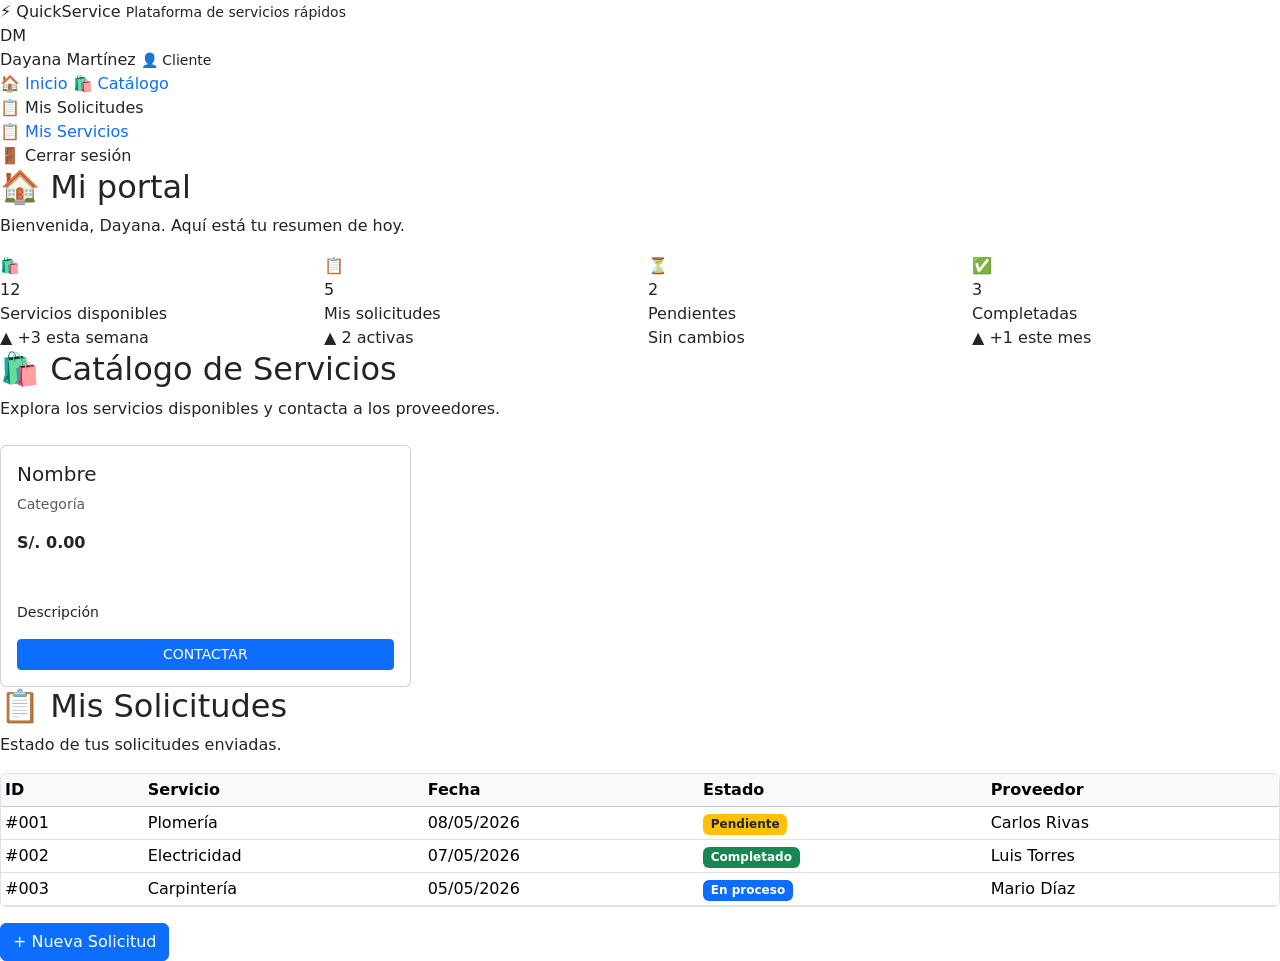
==== QuickServices-App/src/main/resources/templates/dashboard_cliente.html @ bc702886 "Estructura final del proyecto QuickServices-App, integracion de modulos y limpieza de archivos" ====
<!DOCTYPE html>
<html lang="es" xmlns:th="http://www.thymeleaf.org">
<head>
    <meta charset="UTF-8">
    <meta name="viewport" content="width=device-width, initial-scale=1.0">
    <title>QuickService - Panel Cliente</title>
    <link href="https://cdn.jsdelivr.net/npm/bootstrap@5.3.0/dist/css/bootstrap.min.css" rel="stylesheet">
    <link rel="stylesheet" th:href="@{/estilos.css}">
</head>

<body>
<!-- ===== MENÚ LATERAL ===== -->
<div class="menu-lateral" id="menuLateral">

    <div class="logo">
        ⚡ QuickService
        <small>Plataforma de servicios rápidos</small>
    </div>

    <!-- Thymeleaf: datos del cliente autenticado (entidad padre) -->
    <div class="usuario-menu">
        <div class="iniciales" th:text="${cliente.iniciales}">DM</div>
        <div class="datos-usuario">
            <span th:text="${cliente.nombre}">Dayana Martínez</span>
            <small>👤 Cliente</small>
        </div>
    </div>

    <nav class="navegacion">
        <a th:href="@{/dashboard}" class="opcion-menu activa" style="text-decoration: none;">🏠 Inicio</a>
        <a th:href="@{/catalogo}" class="opcion-menu" style="text-decoration: none;">🛍 Catálogo</a>
        <div class="opcion-menu" onclick="mostrarSeccion('solicitudes', this)">📋 Mis Solicitudes</div>
        <a th:href="@{/mis-servicios}" class="opcion-menu" style="text-decoration: none;">📋 Mis Servicios</a>
    </nav>

    <div class="btn-salir" onclick="cerrarSesion()">🚪 Cerrar sesión</div>
</div>
<div class="contenido">
    <div id="inicio" class="seccion activa">
        <div class="titulo-pagina">
            <h2>🏠 Mi portal</h2>
            <p th:text="'Bienvenida, ' + ${cliente.nombre} + '. Aquí está tu resumen de hoy.'">
                Bienvenida, Dayana. Aquí está tu resumen de hoy.
            </p>
        </div>

        <div class="row g-3">
            <div class="col-6 col-md-3">
                <div class="tarjeta">
                    <div class="icono-tarjeta morado">🛍</div>
                    <div class="numero" th:text="${totalServicios}">12</div>
                    <div class="descripcion">Servicios disponibles</div>
                    <div class="tendencia">▲ +3 esta semana</div>
                </div>
            </div>
            <div class="col-6 col-md-3">
                <div class="tarjeta">
                    <div class="icono-tarjeta verde">📋</div>
                    <!-- Thymeleaf: solicitudes son entidades hijas del cliente -->
                    <div class="numero" th:text="${cliente.solicitudes.size()}">5</div>
                    <div class="descripcion">Mis solicitudes</div>
                    <div class="tendencia">▲ 2 activas</div>
                </div>
            </div>
            <div class="col-6 col-md-3">
                <div class="tarjeta">
                    <div class="icono-tarjeta naranja">⏳</div>
                    <div class="numero" th:text="${solicitudesPendientes}">2</div>
                    <div class="descripcion">Pendientes</div>
                    <div class="tendencia">Sin cambios</div>
                </div>
            </div>
            <div class="col-6 col-md-3">
                <div class="tarjeta">
                    <div class="icono-tarjeta rojo">✅</div>
                    <div class="numero" th:text="${solicitudesCompletadas}">3</div>
                    <div class="descripcion">Completadas</div>
                    <div class="tendencia">▲ +1 este mes</div>
                </div>
            </div>
        </div>
    </div>
    <div id="catalogo" class="seccion">
        <div class="titulo-pagina mb-4">
            <h2>🛍 Catálogo de Servicios</h2>
            <p>Explora los servicios disponibles y contacta a los proveedores.</p>
        </div>
        <div class="row row-cols-1 row-cols-sm-2 row-cols-lg-3 g-4">

            <!-- Bucle dinámico para servicios -->
            <div class="col d-flex" th:each="servicio : ${servicios}">
                <div class="card w-100">
                    <img th:src="@{${servicio.imagenUrl}}" th:alt="${servicio.nombre}">
                    <div class="card-body">
                        <h5 class="card-title" th:text="${servicio.nombre}">Nombre</h5>
                        <p class="card-text text-muted small" th:text="${servicio.categoria}">Categoría</p>
                        <p class="fw-bold" th:text="'Desde S/. ' + ${servicio.precio}">S/. 0.00</p>
                        <span class="badge mb-2" th:text="${servicio.estado}" 
                              th:classappend="${servicio.estado == 'Activo'} ? 'bg-success' : 'bg-secondary'">Estado</span>
                        <p class="flex-grow-1 small" th:text="${servicio.descripcion}">Descripción</p>
                        <button class="btn btn-primary btn-sm w-100 mt-auto" th:onclick="'contactar(' + ${servicio.id} + ')'">CONTACTAR</button>
                    </div>
                </div>
            </div>

        </div>
    </div>
    <div id="solicitudes" class="seccion">
        <div class="titulo-pagina">
            <h2>📋 Mis Solicitudes</h2>
            <p>Estado de tus solicitudes enviadas.</p>
        </div>

        <div class="table-responsive bg-white rounded border">
            <table class="table table-sm align-middle mb-0">
                <thead class="table-light">
                    <tr>
                        <th>ID</th>
                        <th>Servicio</th>
                        <th class="d-none d-sm-table-cell">Fecha</th>
                        <th>Estado</th>
                        <th class="d-none d-md-table-cell">Proveedor</th>
                    </tr>
                </thead>
                <!-- Thymeleaf: th:each="s : ${cliente.solicitudes}" -->
                <tbody>
                    <tr>
                        <td>#001</td>
                        <td>Plomería</td>
                        <td class="d-none d-sm-table-cell">08/05/2026</td>
                        <td><span class="badge bg-warning text-dark">Pendiente</span></td>
                        <td class="d-none d-md-table-cell">Carlos Rivas</td>
                    </tr>
                    <tr>
                        <td>#002</td>
                        <td>Electricidad</td>
                        <td class="d-none d-sm-table-cell">07/05/2026</td>
                        <td><span class="badge bg-success">Completado</span></td>
                        <td class="d-none d-md-table-cell">Luis Torres</td>
                    </tr>
                    <tr>
                        <td>#003</td>
                        <td>Carpintería</td>
                        <td class="d-none d-sm-table-cell">05/05/2026</td>
                        <td><span class="badge bg-primary">En proceso</span></td>
                        <td class="d-none d-md-table-cell">Mario Díaz</td>
                    </tr>
                </tbody>
            </table>
        </div>

        <button class="btn btn-primary mt-3" onclick="mostrarSeccion('catalogo', document.querySelectorAll('.opcion-menu')[1])">
            + Nueva Solicitud
        </button>
    </div>

</div>

<script src="https://cdn.jsdelivr.net/npm/bootstrap@5.3.0/dist/js/bootstrap.bundle.min.js"></script>
</body>
</html>
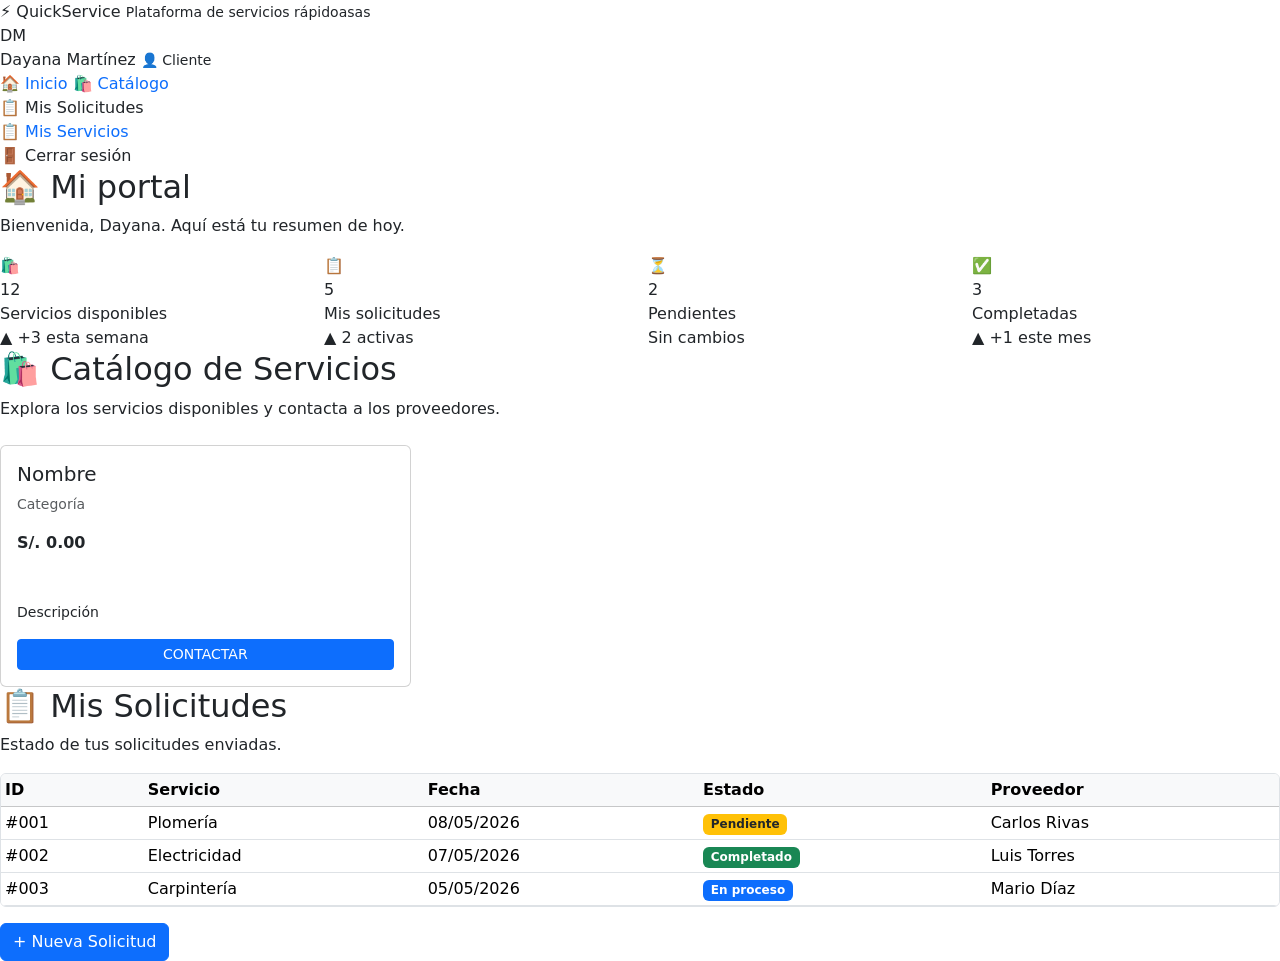
==== commit 64494a1d: "fixed prov" ====
--- a/QuickServices-App/src/main/resources/templates/dashboard_cliente.html
+++ b/QuickServices-App/src/main/resources/templates/dashboard_cliente.html
@@ -1,161 +1,165 @@
 <!DOCTYPE html>
 <html lang="es" xmlns:th="http://www.thymeleaf.org">
+
 <head>
     <meta charset="UTF-8">
     <meta name="viewport" content="width=device-width, initial-scale=1.0">
-    <title>QuickService - Panel Cliente</title>
+    <title>PROBANDO CAMBIOS - QuickService</title>
     <link href="https://cdn.jsdelivr.net/npm/bootstrap@5.3.0/dist/css/bootstrap.min.css" rel="stylesheet">
     <link rel="stylesheet" th:href="@{/estilos.css}">
 </head>
 
 <body>
-<!-- ===== MENÚ LATERAL ===== -->
-<div class="menu-lateral" id="menuLateral">
+    <!-- ===== MENÚ LATERAL ===== -->
+    <div class="menu-lateral" id="menuLateral">
 
-    <div class="logo">
-        ⚡ QuickService
-        <small>Plataforma de servicios rápidos</small>
-    </div>
-
-    <!-- Thymeleaf: datos del cliente autenticado (entidad padre) -->
-    <div class="usuario-menu">
-        <div class="iniciales" th:text="${cliente.iniciales}">DM</div>
-        <div class="datos-usuario">
-            <span th:text="${cliente.nombre}">Dayana Martínez</span>
-            <small>👤 Cliente</small>
-        </div>
-    </div>
-
-    <nav class="navegacion">
-        <a th:href="@{/dashboard}" class="opcion-menu activa" style="text-decoration: none;">🏠 Inicio</a>
-        <a th:href="@{/catalogo}" class="opcion-menu" style="text-decoration: none;">🛍 Catálogo</a>
-        <div class="opcion-menu" onclick="mostrarSeccion('solicitudes', this)">📋 Mis Solicitudes</div>
-        <a th:href="@{/mis-servicios}" class="opcion-menu" style="text-decoration: none;">📋 Mis Servicios</a>
-    </nav>
-
-    <div class="btn-salir" onclick="cerrarSesion()">🚪 Cerrar sesión</div>
-</div>
-<div class="contenido">
-    <div id="inicio" class="seccion activa">
-        <div class="titulo-pagina">
-            <h2>🏠 Mi portal</h2>
-            <p th:text="'Bienvenida, ' + ${cliente.nombre} + '. Aquí está tu resumen de hoy.'">
-                Bienvenida, Dayana. Aquí está tu resumen de hoy.
-            </p>
+        <div class="logo">
+            ⚡ QuickService
+            <small>Plataforma de servicios rápidoasas</small>
         </div>
 
-        <div class="row g-3">
-            <div class="col-6 col-md-3">
-                <div class="tarjeta">
-                    <div class="icono-tarjeta morado">🛍</div>
-                    <div class="numero" th:text="${totalServicios}">12</div>
-                    <div class="descripcion">Servicios disponibles</div>
-                    <div class="tendencia">▲ +3 esta semana</div>
+        <!-- Thymeleaf: datos del cliente autenticado (entidad padre) -->
+        <div class="usuario-menu">
+            <div class="iniciales" th:text="${cliente.iniciales}">DM</div>
+            <div class="datos-usuario">
+                <span th:text="${cliente.nombre}">Dayana Martínez</span>
+                <small>👤 Cliente</small>
+            </div>
+        </div>
+
+        <nav class="navegacion">
+            <a th:href="@{/dashboard}" class="opcion-menu activa" style="text-decoration: none;">🏠 Inicio</a>
+            <a th:href="@{/catalogo}" class="opcion-menu" style="text-decoration: none;">🛍 Catálogo</a>
+            <div class="opcion-menu" onclick="mostrarSeccion('solicitudes', this)">📋 Mis Solicitudes</div>
+            <a th:href="@{/mis-servicios}" class="opcion-menu" style="text-decoration: none;">📋 Mis Servicios</a>
+        </nav>
+
+        <div class="btn-salir" onclick="cerrarSesion()">🚪 Cerrar sesión</div>
+    </div>
+    <div class="contenido">
+        <div id="inicio" class="seccion activa">
+            <div class="titulo-pagina">
+                <h2>🏠 Mi portal</h2>
+                <p th:text="'Bienvenida, ' + ${cliente.nombre} + '. Aquí está tu resumen de hoy.'">
+                    Bienvenida, Dayana. Aquí está tu resumen de hoy.
+                </p>
+            </div>
+
+            <div class="row g-3">
+                <div class="col-6 col-md-3">
+                    <div class="tarjeta">
+                        <div class="icono-tarjeta morado">🛍</div>
+                        <div class="numero" th:text="${totalServicios}">12</div>
+                        <div class="descripcion">Servicios disponibles</div>
+                        <div class="tendencia">▲ +3 esta semana</div>
+                    </div>
                 </div>
-            </div>
-            <div class="col-6 col-md-3">
-                <div class="tarjeta">
-                    <div class="icono-tarjeta verde">📋</div>
-                    <!-- Thymeleaf: solicitudes son entidades hijas del cliente -->
-                    <div class="numero" th:text="${cliente.solicitudes.size()}">5</div>
-                    <div class="descripcion">Mis solicitudes</div>
-                    <div class="tendencia">▲ 2 activas</div>
+                <div class="col-6 col-md-3">
+                    <div class="tarjeta">
+                        <div class="icono-tarjeta verde">📋</div>
+                        <!-- Thymeleaf: solicitudes son entidades hijas del cliente -->
+                        <div class="numero" th:text="${cliente.solicitudes.size()}">5</div>
+                        <div class="descripcion">Mis solicitudes</div>
+                        <div class="tendencia">▲ 2 activas</div>
+                    </div>
                 </div>
-            </div>
-            <div class="col-6 col-md-3">
-                <div class="tarjeta">
-                    <div class="icono-tarjeta naranja">⏳</div>
-                    <div class="numero" th:text="${solicitudesPendientes}">2</div>
-                    <div class="descripcion">Pendientes</div>
-                    <div class="tendencia">Sin cambios</div>
+                <div class="col-6 col-md-3">
+                    <div class="tarjeta">
+                        <div class="icono-tarjeta naranja">⏳</div>
+                        <div class="numero" th:text="${solicitudesPendientes}">2</div>
+                        <div class="descripcion">Pendientes</div>
+                        <div class="tendencia">Sin cambios</div>
+                    </div>
                 </div>
-            </div>
-            <div class="col-6 col-md-3">
-                <div class="tarjeta">
-                    <div class="icono-tarjeta rojo">✅</div>
-                    <div class="numero" th:text="${solicitudesCompletadas}">3</div>
-                    <div class="descripcion">Completadas</div>
-                    <div class="tendencia">▲ +1 este mes</div>
+                <div class="col-6 col-md-3">
+                    <div class="tarjeta">
+                        <div class="icono-tarjeta rojo">✅</div>
+                        <div class="numero" th:text="${solicitudesCompletadas}">3</div>
+                        <div class="descripcion">Completadas</div>
+                        <div class="tendencia">▲ +1 este mes</div>
+                    </div>
                 </div>
             </div>
         </div>
-    </div>
-    <div id="catalogo" class="seccion">
-        <div class="titulo-pagina mb-4">
-            <h2>🛍 Catálogo de Servicios</h2>
-            <p>Explora los servicios disponibles y contacta a los proveedores.</p>
-        </div>
-        <div class="row row-cols-1 row-cols-sm-2 row-cols-lg-3 g-4">
+        <div id="catalogo" class="seccion">
+            <div class="titulo-pagina mb-4">
+                <h2>🛍 Catálogo de Servicios</h2>
+                <p>Explora los servicios disponibles y contacta a los proveedores.</p>
+            </div>
+            <div class="row row-cols-1 row-cols-sm-2 row-cols-lg-3 g-4">
 
-            <!-- Bucle dinámico para servicios -->
-            <div class="col d-flex" th:each="servicio : ${servicios}">
-                <div class="card w-100">
-                    <img th:src="@{${servicio.imagenUrl}}" th:alt="${servicio.nombre}">
-                    <div class="card-body">
-                        <h5 class="card-title" th:text="${servicio.nombre}">Nombre</h5>
-                        <p class="card-text text-muted small" th:text="${servicio.categoria}">Categoría</p>
-                        <p class="fw-bold" th:text="'Desde S/. ' + ${servicio.precio}">S/. 0.00</p>
-                        <span class="badge mb-2" th:text="${servicio.estado}" 
-                              th:classappend="${servicio.estado == 'Activo'} ? 'bg-success' : 'bg-secondary'">Estado</span>
-                        <p class="flex-grow-1 small" th:text="${servicio.descripcion}">Descripción</p>
-                        <button class="btn btn-primary btn-sm w-100 mt-auto" th:onclick="'contactar(' + ${servicio.id} + ')'">CONTACTAR</button>
+                <!-- Bucle dinámico para servicios -->
+                <div class="col d-flex" th:each="servicio : ${servicios}">
+                    <div class="card w-100">
+                        <img th:src="@{${servicio.imagenUrl}}" th:alt="${servicio.nombre}">
+                        <div class="card-body">
+                            <h5 class="card-title" th:text="${servicio.nombre}">Nombre</h5>
+                            <p class="card-text text-muted small" th:text="${servicio.categoria}">Categoría</p>
+                            <p class="fw-bold" th:text="'Desde S/. ' + ${servicio.precio}">S/. 0.00</p>
+                            <span class="badge mb-2" th:text="${servicio.estado}"
+                                th:classappend="${servicio.estado == 'Activo'} ? 'bg-success' : 'bg-secondary'">Estado</span>
+                            <p class="flex-grow-1 small" th:text="${servicio.descripcion}">Descripción</p>
+                            <button class="btn btn-primary btn-sm w-100 mt-auto"
+                                th:onclick="'contactar(' + ${servicio.id} + ')'">CONTACTAR</button>
+                        </div>
                     </div>
                 </div>
+
+            </div>
+        </div>
+        <div id="solicitudes" class="seccion">
+            <div class="titulo-pagina">
+                <h2>📋 Mis Solicitudes</h2>
+                <p>Estado de tus solicitudes enviadas.</p>
             </div>
 
-        </div>
-    </div>
-    <div id="solicitudes" class="seccion">
-        <div class="titulo-pagina">
-            <h2>📋 Mis Solicitudes</h2>
-            <p>Estado de tus solicitudes enviadas.</p>
+            <div class="table-responsive bg-white rounded border">
+                <table class="table table-sm align-middle mb-0">
+                    <thead class="table-light">
+                        <tr>
+                            <th>ID</th>
+                            <th>Servicio</th>
+                            <th class="d-none d-sm-table-cell">Fecha</th>
+                            <th>Estado</th>
+                            <th class="d-none d-md-table-cell">Proveedor</th>
+                        </tr>
+                    </thead>
+                    <!-- Thymeleaf: th:each="s : ${cliente.solicitudes}" -->
+                    <tbody>
+                        <tr>
+                            <td>#001</td>
+                            <td>Plomería</td>
+                            <td class="d-none d-sm-table-cell">08/05/2026</td>
+                            <td><span class="badge bg-warning text-dark">Pendiente</span></td>
+                            <td class="d-none d-md-table-cell">Carlos Rivas</td>
+                        </tr>
+                        <tr>
+                            <td>#002</td>
+                            <td>Electricidad</td>
+                            <td class="d-none d-sm-table-cell">07/05/2026</td>
+                            <td><span class="badge bg-success">Completado</span></td>
+                            <td class="d-none d-md-table-cell">Luis Torres</td>
+                        </tr>
+                        <tr>
+                            <td>#003</td>
+                            <td>Carpintería</td>
+                            <td class="d-none d-sm-table-cell">05/05/2026</td>
+                            <td><span class="badge bg-primary">En proceso</span></td>
+                            <td class="d-none d-md-table-cell">Mario Díaz</td>
+                        </tr>
+                    </tbody>
+                </table>
+            </div>
+
+            <button class="btn btn-primary mt-3"
+                onclick="mostrarSeccion('catalogo', document.querySelectorAll('.opcion-menu')[1])">
+                + Nueva Solicitud
+            </button>
         </div>
 
-        <div class="table-responsive bg-white rounded border">
-            <table class="table table-sm align-middle mb-0">
-                <thead class="table-light">
-                    <tr>
-                        <th>ID</th>
-                        <th>Servicio</th>
-                        <th class="d-none d-sm-table-cell">Fecha</th>
-                        <th>Estado</th>
-                        <th class="d-none d-md-table-cell">Proveedor</th>
-                    </tr>
-                </thead>
-                <!-- Thymeleaf: th:each="s : ${cliente.solicitudes}" -->
-                <tbody>
-                    <tr>
-                        <td>#001</td>
-                        <td>Plomería</td>
-                        <td class="d-none d-sm-table-cell">08/05/2026</td>
-                        <td><span class="badge bg-warning text-dark">Pendiente</span></td>
-                        <td class="d-none d-md-table-cell">Carlos Rivas</td>
-                    </tr>
-                    <tr>
-                        <td>#002</td>
-                        <td>Electricidad</td>
-                        <td class="d-none d-sm-table-cell">07/05/2026</td>
-                        <td><span class="badge bg-success">Completado</span></td>
-                        <td class="d-none d-md-table-cell">Luis Torres</td>
-                    </tr>
-                    <tr>
-                        <td>#003</td>
-                        <td>Carpintería</td>
-                        <td class="d-none d-sm-table-cell">05/05/2026</td>
-                        <td><span class="badge bg-primary">En proceso</span></td>
-                        <td class="d-none d-md-table-cell">Mario Díaz</td>
-                    </tr>
-                </tbody>
-            </table>
-        </div>
-
-        <button class="btn btn-primary mt-3" onclick="mostrarSeccion('catalogo', document.querySelectorAll('.opcion-menu')[1])">
-            + Nueva Solicitud
-        </button>
     </div>
 
-</div>
+    <script src="https://cdn.jsdelivr.net/npm/bootstrap@5.3.0/dist/js/bootstrap.bundle.min.js"></script>
+</body>
 
-<script src="https://cdn.jsdelivr.net/npm/bootstrap@5.3.0/dist/js/bootstrap.bundle.min.js"></script>
-</body>
-</html>
+</html>
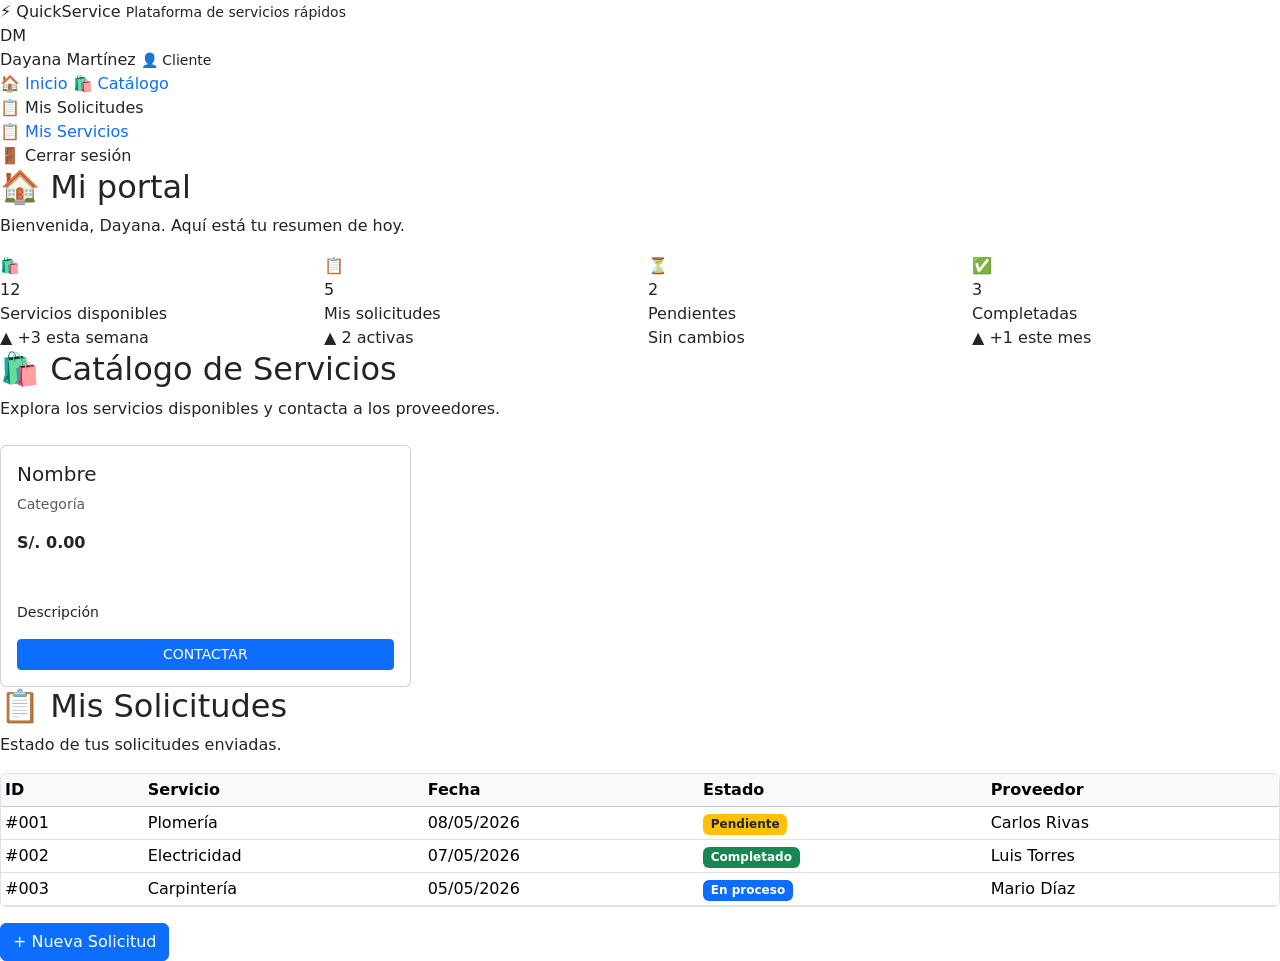
==== commit e20e2c8e: "Integración de sistema de Login, Registro con MySQL y limpieza de carpetas obsoletas" ====
--- a/QuickServices-App/src/main/resources/templates/dashboard_cliente.html
+++ b/QuickServices-App/src/main/resources/templates/dashboard_cliente.html
@@ -15,7 +15,7 @@
 
         <div class="logo">
             ⚡ QuickService
-            <small>Plataforma de servicios rápidoasas</small>
+            <small>Plataforma de servicios rápidos</small>
         </div>
 
         <!-- Thymeleaf: datos del cliente autenticado (entidad padre) -->
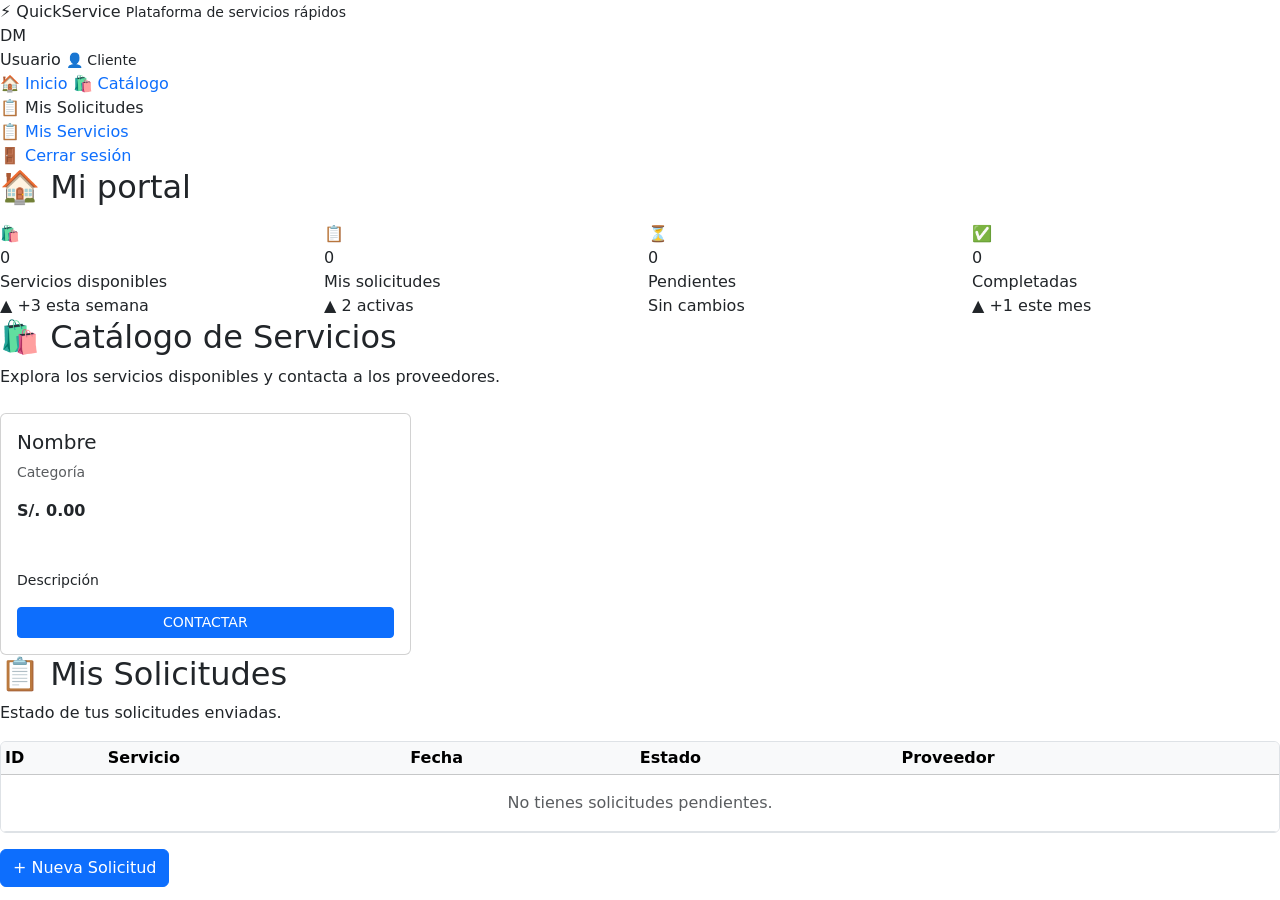
==== commit 164b9e56: "Limpieza de código: eliminación de comentarios, datos de prueba y optimización de controladores" ====
--- a/QuickServices-App/src/main/resources/templates/dashboard_cliente.html
+++ b/QuickServices-App/src/main/resources/templates/dashboard_cliente.html
@@ -1,55 +1,44 @@
 <!DOCTYPE html>
 <html lang="es" xmlns:th="http://www.thymeleaf.org">
-
 <head>
     <meta charset="UTF-8">
     <meta name="viewport" content="width=device-width, initial-scale=1.0">
-    <title>PROBANDO CAMBIOS - QuickService</title>
+    <title>QuickService - Panel Cliente</title>
     <link href="https://cdn.jsdelivr.net/npm/bootstrap@5.3.0/dist/css/bootstrap.min.css" rel="stylesheet">
     <link rel="stylesheet" th:href="@{/estilos.css}">
 </head>
-
 <body>
-    <!-- ===== MENÚ LATERAL ===== -->
     <div class="menu-lateral" id="menuLateral">
-
         <div class="logo">
             ⚡ QuickService
             <small>Plataforma de servicios rápidos</small>
         </div>
-
-        <!-- Thymeleaf: datos del cliente autenticado (entidad padre) -->
         <div class="usuario-menu">
             <div class="iniciales" th:text="${cliente.iniciales}">DM</div>
             <div class="datos-usuario">
-                <span th:text="${cliente.nombre}">Dayana Martínez</span>
+                <span th:text="${cliente.nombre}">Usuario</span>
                 <small>👤 Cliente</small>
             </div>
         </div>
-
         <nav class="navegacion">
             <a th:href="@{/dashboard}" class="opcion-menu activa" style="text-decoration: none;">🏠 Inicio</a>
             <a th:href="@{/catalogo}" class="opcion-menu" style="text-decoration: none;">🛍 Catálogo</a>
             <div class="opcion-menu" onclick="mostrarSeccion('solicitudes', this)">📋 Mis Solicitudes</div>
             <a th:href="@{/mis-servicios}" class="opcion-menu" style="text-decoration: none;">📋 Mis Servicios</a>
         </nav>
-
-        <div class="btn-salir" onclick="cerrarSesion()">🚪 Cerrar sesión</div>
+        <a href="/" class="btn-salir" style="text-decoration: none;">🚪 Cerrar sesión</a>
     </div>
     <div class="contenido">
         <div id="inicio" class="seccion activa">
             <div class="titulo-pagina">
                 <h2>🏠 Mi portal</h2>
-                <p th:text="'Bienvenida, ' + ${cliente.nombre} + '. Aquí está tu resumen de hoy.'">
-                    Bienvenida, Dayana. Aquí está tu resumen de hoy.
-                </p>
+                <p th:text="'Bienvenida, ' + ${cliente.nombre} + '. Aquí está tu resumen de hoy.'"></p>
             </div>
-
             <div class="row g-3">
                 <div class="col-6 col-md-3">
                     <div class="tarjeta">
                         <div class="icono-tarjeta morado">🛍</div>
-                        <div class="numero" th:text="${totalServicios}">12</div>
+                        <div class="numero" th:text="${totalServicios}">0</div>
                         <div class="descripcion">Servicios disponibles</div>
                         <div class="tendencia">▲ +3 esta semana</div>
                     </div>
@@ -57,8 +46,7 @@
                 <div class="col-6 col-md-3">
                     <div class="tarjeta">
                         <div class="icono-tarjeta verde">📋</div>
-                        <!-- Thymeleaf: solicitudes son entidades hijas del cliente -->
-                        <div class="numero" th:text="${cliente.solicitudes.size()}">5</div>
+                        <div class="numero" th:text="${cliente.solicitudes.size()}">0</div>
                         <div class="descripcion">Mis solicitudes</div>
                         <div class="tendencia">▲ 2 activas</div>
                     </div>
@@ -66,7 +54,7 @@
                 <div class="col-6 col-md-3">
                     <div class="tarjeta">
                         <div class="icono-tarjeta naranja">⏳</div>
-                        <div class="numero" th:text="${solicitudesPendientes}">2</div>
+                        <div class="numero">0</div>
                         <div class="descripcion">Pendientes</div>
                         <div class="tendencia">Sin cambios</div>
                     </div>
@@ -74,7 +62,7 @@
                 <div class="col-6 col-md-3">
                     <div class="tarjeta">
                         <div class="icono-tarjeta rojo">✅</div>
-                        <div class="numero" th:text="${solicitudesCompletadas}">3</div>
+                        <div class="numero">0</div>
                         <div class="descripcion">Completadas</div>
                         <div class="tendencia">▲ +1 este mes</div>
                     </div>
@@ -87,8 +75,6 @@
                 <p>Explora los servicios disponibles y contacta a los proveedores.</p>
             </div>
             <div class="row row-cols-1 row-cols-sm-2 row-cols-lg-3 g-4">
-
-                <!-- Bucle dinámico para servicios -->
                 <div class="col d-flex" th:each="servicio : ${servicios}">
                     <div class="card w-100">
                         <img th:src="@{${servicio.imagenUrl}}" th:alt="${servicio.nombre}">
@@ -99,12 +85,10 @@
                             <span class="badge mb-2" th:text="${servicio.estado}"
                                 th:classappend="${servicio.estado == 'Activo'} ? 'bg-success' : 'bg-secondary'">Estado</span>
                             <p class="flex-grow-1 small" th:text="${servicio.descripcion}">Descripción</p>
-                            <button class="btn btn-primary btn-sm w-100 mt-auto"
-                                th:onclick="'contactar(' + ${servicio.id} + ')'">CONTACTAR</button>
+                            <button class="btn btn-primary btn-sm w-100 mt-auto">CONTACTAR</button>
                         </div>
                     </div>
                 </div>
-
             </div>
         </div>
         <div id="solicitudes" class="seccion">
@@ -112,7 +96,6 @@
                 <h2>📋 Mis Solicitudes</h2>
                 <p>Estado de tus solicitudes enviadas.</p>
             </div>
-
             <div class="table-responsive bg-white rounded border">
                 <table class="table table-sm align-middle mb-0">
                     <thead class="table-light">
@@ -124,42 +107,18 @@
                             <th class="d-none d-md-table-cell">Proveedor</th>
                         </tr>
                     </thead>
-                    <!-- Thymeleaf: th:each="s : ${cliente.solicitudes}" -->
                     <tbody>
                         <tr>
-                            <td>#001</td>
-                            <td>Plomería</td>
-                            <td class="d-none d-sm-table-cell">08/05/2026</td>
-                            <td><span class="badge bg-warning text-dark">Pendiente</span></td>
-                            <td class="d-none d-md-table-cell">Carlos Rivas</td>
-                        </tr>
-                        <tr>
-                            <td>#002</td>
-                            <td>Electricidad</td>
-                            <td class="d-none d-sm-table-cell">07/05/2026</td>
-                            <td><span class="badge bg-success">Completado</span></td>
-                            <td class="d-none d-md-table-cell">Luis Torres</td>
-                        </tr>
-                        <tr>
-                            <td>#003</td>
-                            <td>Carpintería</td>
-                            <td class="d-none d-sm-table-cell">05/05/2026</td>
-                            <td><span class="badge bg-primary">En proceso</span></td>
-                            <td class="d-none d-md-table-cell">Mario Díaz</td>
+                            <td colspan="5" class="text-center py-3 text-muted">No tienes solicitudes pendientes.</td>
                         </tr>
                     </tbody>
                 </table>
             </div>
-
-            <button class="btn btn-primary mt-3"
-                onclick="mostrarSeccion('catalogo', document.querySelectorAll('.opcion-menu')[1])">
+            <button class="btn btn-primary mt-3" onclick="mostrarSeccion('catalogo', document.querySelectorAll('.opcion-menu')[1])">
                 + Nueva Solicitud
             </button>
         </div>
-
     </div>
-
     <script src="https://cdn.jsdelivr.net/npm/bootstrap@5.3.0/dist/js/bootstrap.bundle.min.js"></script>
 </body>
-
 </html>
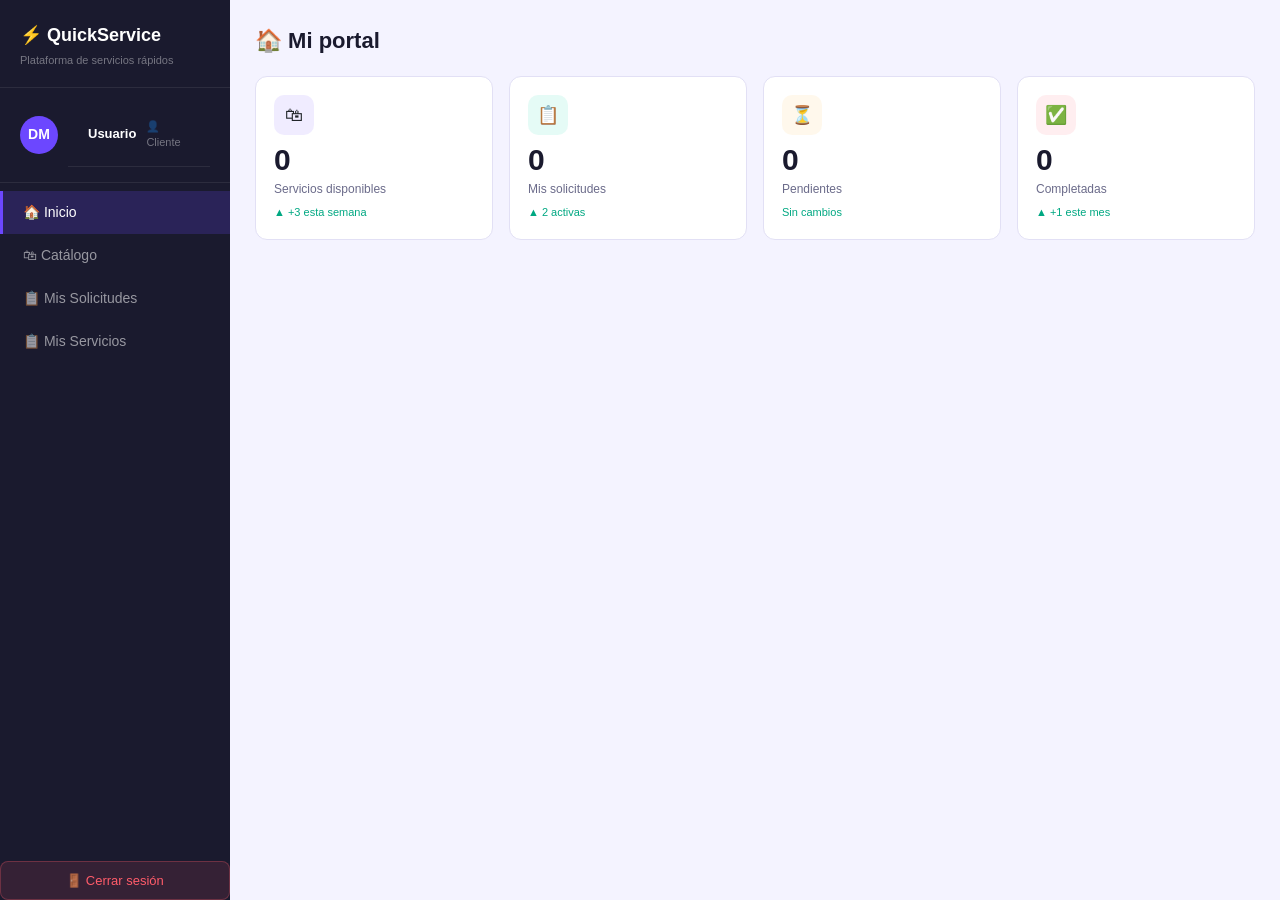
==== commit 49fb4a69: "subidaestilos" ====
--- a/QuickServices-App/src/main/resources/templates/dashboard_cliente.html
+++ b/QuickServices-App/src/main/resources/templates/dashboard_cliente.html
@@ -5,7 +5,7 @@
     <meta name="viewport" content="width=device-width, initial-scale=1.0">
     <title>QuickService - Panel Cliente</title>
     <link href="https://cdn.jsdelivr.net/npm/bootstrap@5.3.0/dist/css/bootstrap.min.css" rel="stylesheet">
-    <link rel="stylesheet" th:href="@{/estilos.css}">
+    <link rel="stylesheet" th:href="@{/estilos.css}" href="../static/estilos.css">
 </head>
 <body>
     <div class="menu-lateral" id="menuLateral">
--- a/QuickServices-App/src/main/resources/static/estilos.css
+++ b/QuickServices-App/src/main/resources/static/estilos.css
@@ -0,0 +1,351 @@
+/* ===== RESET Y BASE ===== */
+*, *::before, *::after { box-sizing: border-box; }
+
+body {
+    margin: 0;
+    font-family: Arial, sans-serif;
+    background-color: #f4f3ff;
+    min-height: 100vh;
+}
+
+.layout { display: flex; min-height: 100vh; }
+
+/* ===== MENÚ LATERAL ===== */
+.menu-lateral {
+    width: 230px;
+    min-height: 100vh;
+    background-color: #1a1a2e;
+    position: fixed;
+    top: 0; left: 0;
+    display: flex;
+    flex-direction: column;
+    z-index: 1000;
+    transition: transform 0.3s ease;
+}
+
+/* Logo cliente */
+.logo {
+    color: white;
+    font-size: 18px;
+    font-weight: bold;
+    padding: 22px 20px 18px;
+    border-bottom: 1px solid rgba(255,255,255,0.08);
+}
+.logo small {
+    display: block;
+    font-size: 11px;
+    color: rgba(255,255,255,0.4);
+    font-weight: normal;
+    margin-top: 3px;
+}
+
+/* Logo proveedor */
+.logo-sistema {
+    padding: 22px 20px 18px;
+    border-bottom: 1px solid rgba(255,255,255,0.08);
+}
+.logo-sistema p    { color: white; font-size: 18px; font-weight: bold; margin: 0; }
+.logo-sistema span { color: rgba(255,255,255,0.38); font-size: 11px; }
+
+/* Usuario en menú */
+.usuario-menu,
+.datos-usuario {
+    display: flex;
+    align-items: center;
+    gap: 10px;
+    padding: 15px 20px;
+    border-bottom: 1px solid rgba(255,255,255,0.08);
+}
+
+/* Círculo iniciales cliente */
+.iniciales {
+    width: 38px; height: 38px; min-width: 38px;
+    background-color: #6c47ff;
+    border-radius: 50%;
+    color: white;
+    font-weight: bold; font-size: 14px;
+    display: flex; align-items: center; justify-content: center;
+}
+
+/* Círculo iniciales proveedor */
+.circulo-iniciales {
+    width: 38px; height: 38px; min-width: 38px;
+    border-radius: 50%;
+    background: #00a882;
+    color: white;
+    display: flex; align-items: center; justify-content: center;
+    font-weight: bold; font-size: 14px;
+}
+
+.datos-usuario span,
+.info-nombre p { color: white; display: block; font-size: 13px; font-weight: bold; margin: 0; }
+
+.datos-usuario small,
+.info-nombre span { color: rgba(255,255,255,0.4); font-size: 11px; }
+
+.navegacion { flex: 1; padding-top: 8px; }
+
+/* Opción menú cliente (div) */
+.opcion-menu {
+    display: flex;
+    align-items: center;
+    gap: 10px;
+    padding: 11px 20px;
+    color: rgba(255,255,255,0.55);
+    font-size: 14px;
+    cursor: pointer;
+    border-left: 3px solid transparent;
+    transition: background 0.2s, color 0.2s;
+}
+.opcion-menu:hover { color: white; background-color: rgba(255,255,255,0.06); }
+.opcion-menu.activa {
+    color: white;
+    background-color: rgba(108,71,255,0.2);
+    border-left: 3px solid #6c47ff;
+}
+
+/* Opción menú proveedor (a) */
+.opcion {
+    display: flex;
+    align-items: center;
+    gap: 10px;
+    padding: 11px 20px;
+    color: rgba(255,255,255,0.55);
+    text-decoration: none;
+    font-size: 14px;
+    border-left: 3px solid transparent;
+    transition: background 0.2s, color 0.2s;
+}
+.opcion:hover { color: white; background: rgba(255,255,255,0.06); }
+.opcion.activa { color: white; background: rgba(0,168,130,0.2); border-left: 3px solid #00a882; }
+
+.contador {
+    margin-left: auto;
+    background: #00a882;
+    color: white;
+    font-size: 10px;
+    padding: 2px 7px;
+    border-radius: 20px;
+}
+
+.zona-salida { padding: 15px; border-top: 1px solid rgba(255,255,255,0.08); }
+
+.btn-salir {
+    display: block;
+    width: 100%;
+    margin: 0;
+    padding: 9px;
+    background-color: rgba(255,92,106,0.12);
+    border: 1px solid rgba(255,92,106,0.28);
+    color: #ff5c6a;
+    border-radius: 8px;
+    text-align: center;
+    font-size: 13px;
+    cursor: pointer;
+    transition: background 0.2s;
+}
+.btn-salir:hover { background-color: rgba(255,92,106,0.22); }
+
+/* ===== CONTENIDO ===== */
+.contenido {
+    margin-left: 230px;
+    padding: 28px 25px;
+    flex: 1;
+    min-width: 0;
+}
+
+/* ===== BARRA SUPERIOR (proveedor) ===== */
+.barra-superior {
+    display: flex;
+    justify-content: space-between;
+    align-items: center;
+    margin-bottom: 18px;
+    flex-wrap: wrap;
+    gap: 12px;
+}
+.titulo-seccion h2 { font-size: 22px; font-weight: bold; color: #1a1a2e; margin: 0; }
+.titulo-seccion p  { font-size: 13px; color: #6b6b8a; margin: 0; }
+
+.buscador {
+    display: flex;
+    align-items: center;
+    background: white;
+    border: 1px solid #e2e0f5;
+    border-radius: 10px;
+    padding: 7px 14px;
+    gap: 8px;
+}
+.buscador input { border: none; outline: none; font-size: 13px; background: transparent; width: 140px; }
+
+/* ===== PESTAÑAS ===== */
+.pestanas { display: flex; gap: 8px; margin-bottom: 20px; flex-wrap: wrap; }
+
+.pestana {
+    padding: 7px 16px;
+    border-radius: 20px;
+    border: 1px solid #e2e0f5;
+    background: white;
+    font-size: 13px;
+    color: #6b6b8a;
+    text-decoration: none;
+    transition: background 0.2s, color 0.2s;
+    white-space: nowrap;
+}
+.pestana:hover  { background: #f0eeff; color: #1a1a2e; }
+.pestana.activa { background: #00a882; color: white; border-color: #00a882; }
+
+/* ===== TÍTULO PÁGINA (cliente) ===== */
+.titulo-pagina { margin-bottom: 22px; }
+.titulo-pagina h2 { font-size: 22px; font-weight: bold; color: #1a1a2e; margin-bottom: 4px; }
+.titulo-pagina p  { color: #6b6b8a; font-size: 14px; margin: 0; }
+
+/* ===== TARJETAS RESUMEN ===== */
+.tarjeta {
+    background: white;
+    border-radius: 12px;
+    padding: 18px;
+    border: 1px solid #e2e0f5;
+    height: 100%;
+}
+
+.fila-tarjetas {
+    display: grid;
+    grid-template-columns: repeat(auto-fit, minmax(145px, 1fr));
+    gap: 15px;
+    margin-bottom: 20px;
+}
+
+.icono-tarjeta {
+    width: 40px; height: 40px;
+    border-radius: 10px;
+    display: flex; align-items: center; justify-content: center;
+    font-size: 18px;
+    margin-bottom: 10px;
+}
+
+/* Colores iconos cliente */
+.morado  { background-color: rgba(108,71,255,0.1); }
+.verde   { background-color: rgba(0,212,170,0.1); }
+.naranja { background-color: rgba(255,181,71,0.1); }
+.rojo    { background-color: rgba(255,92,106,0.1); }
+
+/* Colores iconos proveedor (sin transparencia) */
+.fondo-morado  { background: #ede8ff; }
+.fondo-verde   { background: #d4f5ee; }
+.fondo-naranja { background: #fff0d4; }
+.fondo-rojo    { background: #ffeaec; }
+
+/* Números tarjetas */
+.numero        { font-size: 30px; font-weight: bold; color: #1a1a2e; line-height: 1; }
+.numero-tarjeta{ font-size: 26px; font-weight: bold; color: #1a1a2e; }
+.descripcion   { font-size: 12px; color: #6b6b8a; margin-top: 5px; }
+.texto-tarjeta { font-size: 13px; color: #6b6b8a; }
+.tendencia     { font-size: 11px; color: #00a882; margin-top: 6px; }
+
+/* ===== SECCIONES ===== */
+/* Cliente (con JS) */
+.seccion { display: none; }
+.seccion.activa { display: block; }
+
+/* Proveedor (con hash) */
+.seccion:target { display: block; }
+#inicio { display: block; }
+#perfil-sec:target ~ #inicio,
+#mensajes-sec:target ~ #inicio,
+#mis-servicios-sec:target ~ #inicio { display: none; }
+
+/* ===== CATÁLOGO (cliente) ===== */
+.card {
+    height: 100%;
+    border: none;
+    border-radius: 12px;
+    overflow: hidden;
+    box-shadow: 0 4px 12px rgba(0,0,0,0.08);
+    transition: transform 0.2s, box-shadow 0.2s;
+    background: white;
+}
+.card:hover { transform: translateY(-4px); box-shadow: 0 8px 22px rgba(0,0,0,0.14); }
+.card img   { width: 100%; height: 190px; object-fit: cover; }
+.card-body  { padding: 15px; display: flex; flex-direction: column; }
+
+/* ===== PERFIL (proveedor) ===== */
+.tarjeta-perfil {
+    background: white;
+    border-radius: 14px;
+    border: 1px solid #e2e0f5;
+    padding: 25px;
+    max-width: 520px;
+}
+.cabecera-perfil { display: flex; gap: 15px; margin-bottom: 15px; align-items: center; }
+.avatar-grande {
+    width: 70px; height: 70px; min-width: 70px;
+    border-radius: 50%;
+    background: #00a882;
+    color: white;
+    display: flex; align-items: center; justify-content: center;
+    font-size: 22px; font-weight: bold;
+}
+.nombre-perfil { font-size: 18px; font-weight: bold; color: #1a1a2e; margin: 0 0 4px; }
+.badge-perfil  { font-size: 12px; color: #6b6b8a; }
+.fila-dato {
+    display: flex;
+    justify-content: space-between;
+    padding: 10px 0;
+    border-bottom: 1px solid #f0f0f7;
+    font-size: 13px;
+    color: #1a1a2e;
+    flex-wrap: wrap;
+    gap: 4px;
+}
+.fila-dato span:first-child { color: #6b6b8a; }
+
+/* ===== MENSAJES (proveedor) ===== */
+.lista-mensajes {
+    background: white;
+    border-radius: 12px;
+    border: 1px solid #e2e0f5;
+    overflow: hidden;
+}
+.cabecera-mensajes {
+    padding: 14px 20px;
+    font-weight: bold;
+    border-bottom: 1px solid #e2e0f5;
+    background: #fafaff;
+    font-size: 14px;
+}
+.mensaje-item {
+    display: flex;
+    align-items: center;
+    gap: 12px;
+    padding: 14px 20px;
+    border-bottom: 1px solid #f0f0f7;
+}
+.mensaje-item:last-child { border-bottom: none; }
+.avatar-msg {
+    width: 38px; height: 38px; min-width: 38px;
+    border-radius: 50%;
+    color: white;
+    display: flex; align-items: center; justify-content: center;
+    font-weight: bold; font-size: 13px;
+}
+.cuerpo-msg { flex: 1; min-width: 0; }
+.nombre-msg { margin: 0; font-weight: bold; font-size: 13px; color: #1a1a2e; }
+.texto-msg  { margin: 0; font-size: 13px; color: #6b6b8a; white-space: nowrap; overflow: hidden; text-overflow: ellipsis; }
+.hora-msg   { font-size: 12px; color: #9a9ab0; white-space: nowrap; }
+
+.caja-escribir { display: flex; gap: 10px; margin-top: 14px; }
+.caja-escribir input {
+    flex: 1; padding: 10px;
+    border-radius: 8px; border: 1px solid #e2e0f5;
+    outline: none; font-size: 13px; min-width: 0;
+}
+.btn-enviar {
+    background: #00a882; color: white;
+    border: none; padding: 10px 18px;
+    border-radius: 8px; font-size: 13px; cursor: pointer;
+    white-space: nowrap; transition: background 0.2s;
+}
+.btn-enviar:hover { background: #009170; }
+
+/* ===== TABLA ===== */
+.table th, .table td { font-size: 13px; }
